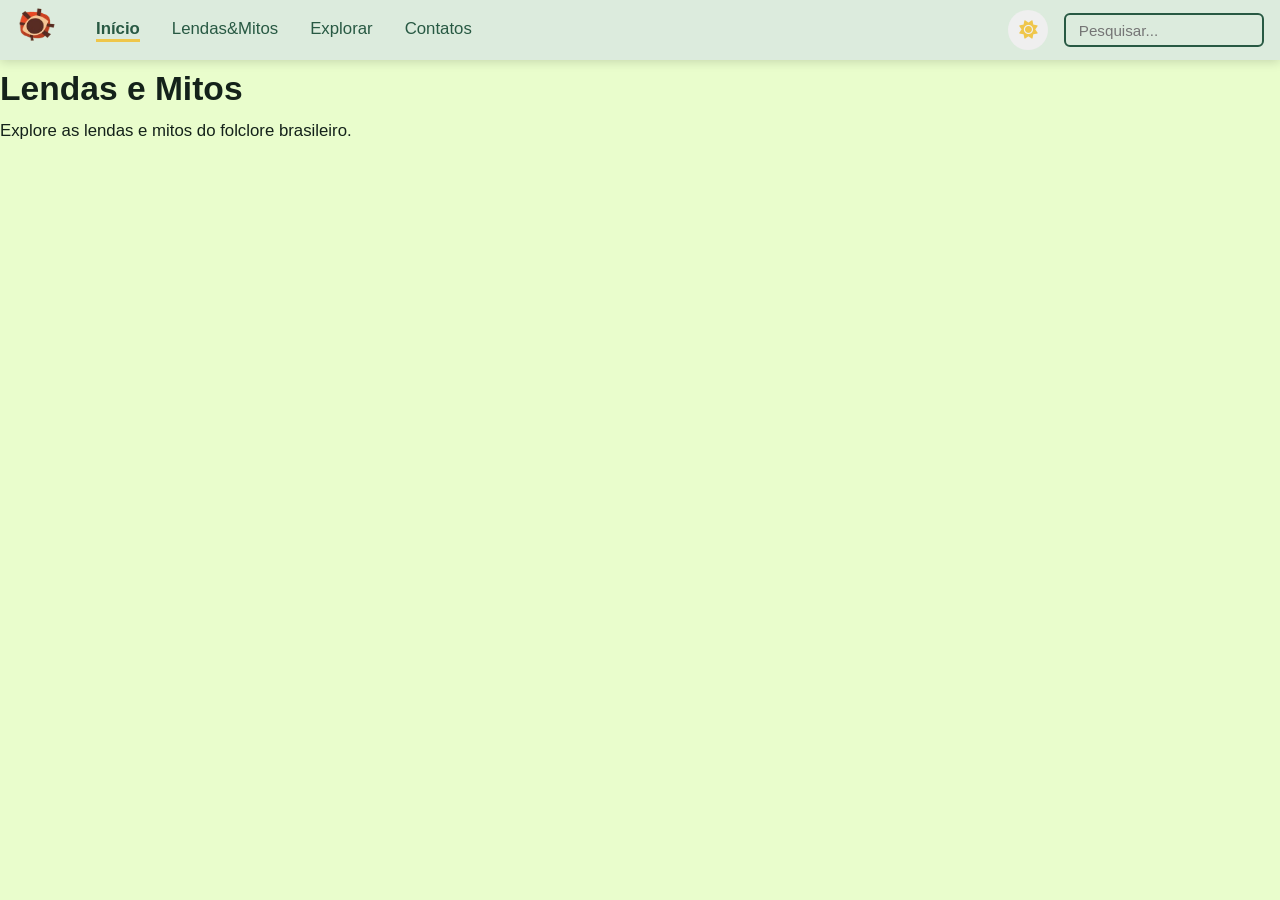
==== lendas.html @ 446370a7 "Mais uma atualização em style.css" ====
<!DOCTYPE html>
<html lang="en">
<head>
    <meta charset="UTF-8">
    <meta name="viewport" content="width=device-width, initial-scale=1.0">
    <title>Lendas e Mitos</title>

    <link rel="stylesheet" href="https://cdnjs.cloudflare.com/ajax/libs/font-awesome/6.5.2/css/all.min.css">
    <link rel="stylesheet" href="style.css">
</head>
<body>
    <!-- NAVBAR -->
    <header class="navbar" id="topo">
    <a href="index.html"><img src="assets/logo.png" alt="Folkloria Brasil" width="40" height="40"></a>

    <button class="menu-btn" id="menu-btn" aria-label="Abrir menu"><i class="fa-solid fa-bars"></i></button>

    <nav class="links" id="menu-links">
      <a href="index.html" class="ativo">Início</a>
      <a href="lendas.html">Lendas&amp;Mitos</a>
      <a href="explorar.html">Explorar</a>
      <a href="contato.html">Contatos</a>
    </nav>

    <!-- Theme toggle button -->
    <button class="theme-toggle" id="theme-toggle" aria-label="Alternar modo claro/escuro"><i class="fa-solid fa-sun"></i></button>
    
    <!-- Search bar -->
    <div class="search">
      <input id="search-input" type="search" placeholder="Pesquisar..." aria-label="Pesquisar mitos" autocomplete="off">
      <ul id="search-results" hidden></ul>
    </div>

    </header>
    <main>
        <h1>Lendas e Mitos</h1>
        <p>Explore as lendas e mitos do folclore brasileiro.</p>
    </main>
    <footer></footer>


    <script src="script.js"></script>
</body>
</html>
---- style.css ----
/* ---------- Base ---------- */
* { box-sizing: border-box; margin: 0; }

/* ---------- Cores ---------- */
:root {
  --bg: #E9FDCC;        /* Frosted Mint */
  --bg2: #DCEBDD;       /* Honeydew */
  --titulo: #285943;    /* Emerald Depths */
  --texto: #14221A;
  --card: #78A66A;      /* Sage Green */
  --card-texto: #101915;
  --icone: #285943;
  --painel: #285943;
  --ouro: #EFC64A;      /* Tuscan Sun */
  --ouro-texto: #9A7400;
  --focus: #285943;
  --laranja: #E8431F;
  --font-titulo: "Fredoka", sans-serif;
  --font: "Poppins", sans-serif;
  --font-padrao: "Lato", sans-serif;
}

:root[data-theme="dark"] {
  --bg: #101915;        /* Carbon Black */
  --bg2: #102B24;       /* Evergreen */
  --titulo: #6E9F78;    /* Muted Teal */
  --texto: #C5D0C5;     /* Ash Grey */
  --card: #102B24;
  --card-texto: #C5D0C5;
  --icone: #6E9F78;
  --painel: #102B24;
  --ouro-texto: #EFC64A;
  --focus: #EFC64A;
  --font-titulo: "Fredoka", sans-serif;
  --font: "Poppins", sans-serif;
}

html { scroll-behavior: smooth; }

body {
  padding-top: 60px;
  font: 1.05rem/1.7 var(--font-padrao);
  color: var(--texto);
  background: var(--bg);
  transition: background .3s, color .3s;
}
a { color: var(--titulo); }

/* ---------- Navbar ---------- */
.navbar {
  position: fixed; inset: 0 0 auto; z-index: 10;
  height: 60px; padding-inline: 1rem;
  display: flex; align-items: center; gap: 1rem;
  background: var(--bg2);
  box-shadow: 0 2px 10px rgba(0, 0, 0, .15);
}

.links { display: flex; gap: 2rem; margin-right: auto; margin-left: 1.5rem; }
.links a { font: 1.05rem var(--font); text-decoration: none; border-bottom: 3px solid transparent; }
.links a:hover { border-color: var(--card); }
.links a.ativo { font-weight: 600; border-color: var(--ouro); }   /* página ativa */
/* ---------- Botão de alternância de tema ---------- */
.theme-toggle {
  width: 40px; height: 40px; border: 0; border-radius: 50%; cursor: pointer;
  font-size: 1.15rem; color: var(--ouro);
}
:root[data-theme="dark"] .theme-toggle { color: #101915; }

.menu-btn { display: none; border: 0; background: none; font-size: 1.4rem; color: var(--titulo); cursor: pointer; }

/* -------------- Pesquisa ------------------ */
.search { position: relative; }
.search__icon {
  position: absolute;
  left: .75rem; top: 50%;
  transform: translateY(-50%);
  font-size: .9rem;
  color: var(--text-muted);
  pointer-events: none;
}

.search input {
  width: 200px; padding: .4rem .8rem;
  font: .95rem var(--font); color: var(--texto);
  background: transparent; border: 2px solid var(--titulo); border-radius: 6px;
}
.search ul {
  position: absolute; top: 110%; right: 0; width: 100%; min-width: 220px;
  background: var(--bg2); border: 2px solid var(--titulo); border-radius: 10px; overflow: hidden;
}
.search li a { display: block; padding: .6rem .9rem; font: .95rem var(--font); color: var(--texto); text-decoration: none; }
.search li a:hover { background: var(--card); color: var(--card-texto); }

/* ---------- Hero (a imagem troca com o tema) ---------- */
.hero {
  height: clamp(360px, 50vw, 540px);
  display: flex; flex-direction: column; align-items: center; justify-content: center;
  text-align: center; padding: 0 1rem;
  background: url("assets/home.jpg") center / cover;
}
:root[data-theme="dark"] .hero { background-image: url("assets/home-night.jpg"); }

.hero h1 {
  font: 700 clamp(2.8rem, 9vw, 6rem)/1.05 var(--font-titulo);
  color: var(--laranja);
  -webkit-text-stroke: .09em #7A1A08;
  paint-order: stroke fill;
}
.hero p {
  max-width: 70ch; margin-top: .5rem;
  font: 500 clamp(1.1rem, 3vw, 1.9rem)/1.35 var(--font);
  color: #1B1400; text-shadow: 0 0 8px #FFF3B8, 0 0 14px #FFF3B8;
}
:root[data-theme="dark"] .hero p { color: #F2F6EE; text-shadow: 0 2px 4px #000, 0 0 14px #000; }
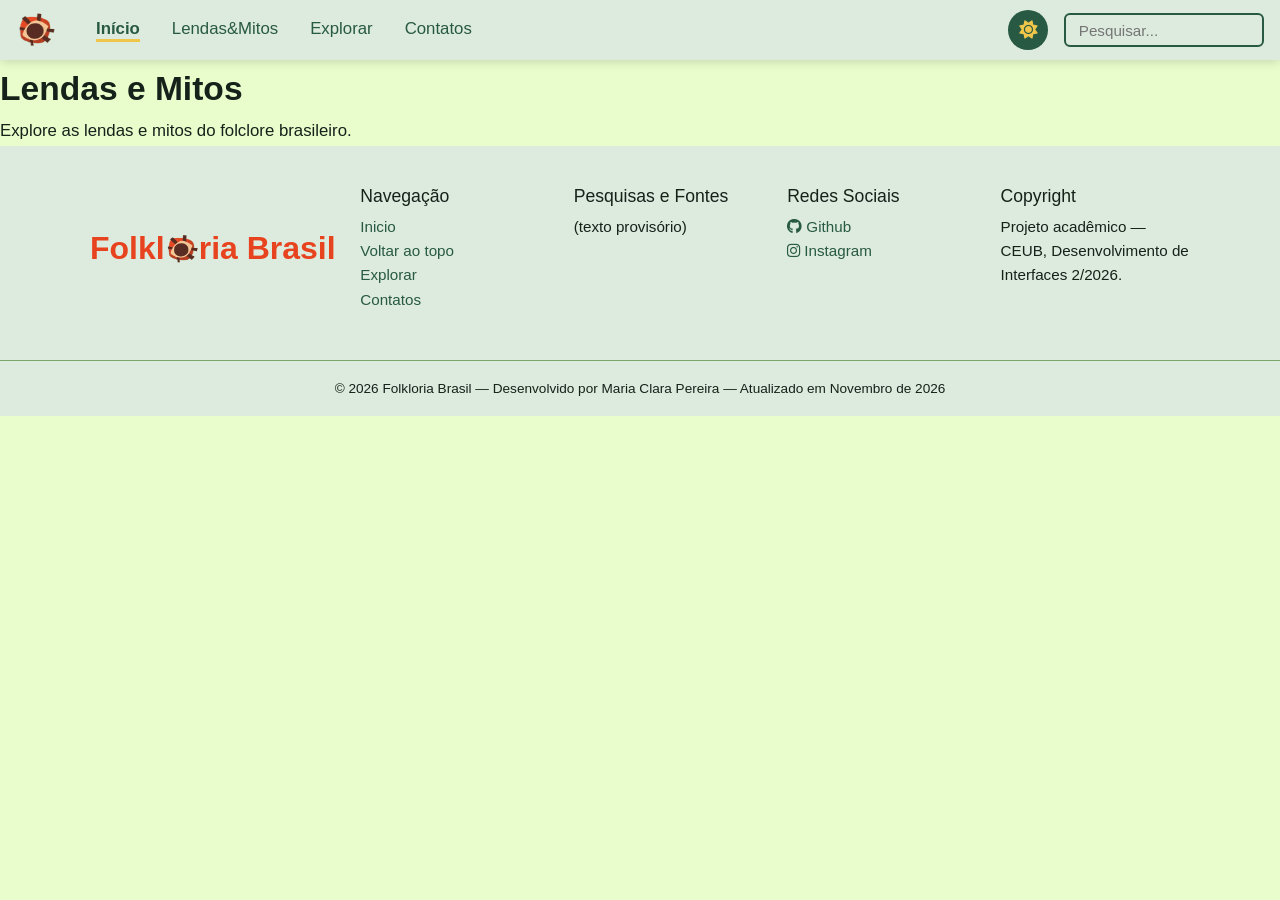
==== commit c089262f: "Adicionado script.js e renomeado a pasta assets para asset." ====
--- a/lendas.html
+++ b/lendas.html
@@ -10,7 +10,7 @@
 </head>
 <body>
     <!-- NAVBAR -->
-    <header class="navbar" id="topo">
+    <header class="navbar" >
     <a href="index.html"><img src="assets/logo.png" alt="Folkloria Brasil" width="40" height="40"></a>
 
     <button class="menu-btn" id="menu-btn" aria-label="Abrir menu"><i class="fa-solid fa-bars"></i></button>
@@ -32,12 +32,38 @@
     </div>
 
     </header>
-    <main>
+    <main id="topo">
         <h1>Lendas e Mitos</h1>
         <p>Explore as lendas e mitos do folclore brasileiro.</p>
     </main>
-    <footer></footer>
 
+
+      <!-- FOOTER -->
+    <footer class="footer">
+    <div class="footer-grid container">
+      <a class="footer-logo" href="index.html">Folkl<img src="assets/logo.png" alt="o" width="34" height="34">ria Brasil</a>
+
+      <div>
+        <h2>Navegação</h2>
+        <a href="index.html">Inicio</a>
+        <a href="lendas.html">Voltar ao topo</a>
+        <a href="explorar.html">Explorar</a>
+        <a href="contato.html">Contatos</a>
+      </div>
+
+      <div><h2>Pesquisas e Fontes</h2><p>(texto provisório)</p></div>
+
+      <div>
+        <h2>Redes Sociais</h2>
+        <a href="https://github.com/" target="_blank" rel="noopener"><i class="fa-brands fa-github"></i> Github</a>
+        <a href="https://www.instagram.com/" target="_blank" rel="noopener"><i class="fa-brands fa-instagram"></i> Instagram</a>
+      </div>
+
+      <div><h2>Copyright</h2><p>Projeto acadêmico — CEUB, Desenvolvimento de Interfaces 2/2026.</p></div>
+    </div>
+
+    <p class="creditos">© 2026 Folkloria Brasil — Desenvolvido por Maria Clara Pereira — Atualizado em Novembro de 2026</p>
+  </footer>
 
     <script src="script.js"></script>
 </body>
--- a/style.css
+++ b/style.css
@@ -1,5 +1,3 @@
-/* ---------- Base ---------- */
-* { box-sizing: border-box; margin: 0; }
 
 /* ---------- Cores ---------- */
 :root {
@@ -17,7 +15,6 @@
   --laranja: #E8431F;
   --font-titulo: "Fredoka", sans-serif;
   --font: "Poppins", sans-serif;
-  --font-padrao: "Lato", sans-serif;
 }
 
 :root[data-theme="dark"] {
@@ -31,20 +28,27 @@
   --painel: #102B24;
   --ouro-texto: #EFC64A;
   --focus: #EFC64A;
-  --font-titulo: "Fredoka", sans-serif;
-  --font: "Poppins", sans-serif;
 }
 
-html { scroll-behavior: smooth; }
+/* ---------- Base ---------- */
+* { box-sizing: border-box; margin: 0; }
 
 body {
   padding-top: 60px;
-  font: 1.05rem/1.7 var(--font-padrao);
+  font: 1.05rem/1.7 "Lato", sans-serif;
   color: var(--texto);
   background: var(--bg);
   transition: background .3s, color .3s;
 }
+
 a { color: var(--titulo); }
+ul { list-style: none; padding: 0; }
+img { max-width: 100%; display: block; }
+:focus-visible { outline: 3px solid var(--focus); outline-offset: 3px; }
+.container { width: min(1100px, 100% - 2.5rem); margin-inline: auto; }
+
+.titulo { font: 500 clamp(2rem, 5vw, 2.8rem)/1.2 var(--font); text-align: center; color: var(--titulo); }
+.titulo span { color: var(--ouro-texto); font-weight: 600; }
 
 /* ---------- Navbar ---------- */
 .navbar {
@@ -59,26 +63,16 @@
 .links a { font: 1.05rem var(--font); text-decoration: none; border-bottom: 3px solid transparent; }
 .links a:hover { border-color: var(--card); }
 .links a.ativo { font-weight: 600; border-color: var(--ouro); }   /* página ativa */
-/* ---------- Botão de alternância de tema ---------- */
+
 .theme-toggle {
   width: 40px; height: 40px; border: 0; border-radius: 50%; cursor: pointer;
-  font-size: 1.15rem; color: var(--ouro);
+  font-size: 1.15rem; color: var(--ouro); background: var(--titulo);
 }
 :root[data-theme="dark"] .theme-toggle { color: #101915; }
 
 .menu-btn { display: none; border: 0; background: none; font-size: 1.4rem; color: var(--titulo); cursor: pointer; }
 
-/* -------------- Pesquisa ------------------ */
 .search { position: relative; }
-.search__icon {
-  position: absolute;
-  left: .75rem; top: 50%;
-  transform: translateY(-50%);
-  font-size: .9rem;
-  color: var(--text-muted);
-  pointer-events: none;
-}
-
 .search input {
   width: 200px; padding: .4rem .8rem;
   font: .95rem var(--font); color: var(--texto);
@@ -93,12 +87,14 @@
 
 /* ---------- Hero (a imagem troca com o tema) ---------- */
 .hero {
-  height: clamp(360px, 50vw, 540px);
+  height: calc(100vh - 60px);       /* tela inteira menos a navbar (fallback) */
+  height: calc(100svh - 60px);      /* versão moderna: não "pula" no celular */
+  min-height: 360px;                /* nunca fica baixo demais em telas curtas */
   display: flex; flex-direction: column; align-items: center; justify-content: center;
   text-align: center; padding: 0 1rem;
-  background: url("assets/home.jpg") center / cover;
+  background: url("asset/home.jpg") center / cover;
 }
-:root[data-theme="dark"] .hero { background-image: url("assets/home-night.jpg"); }
+:root[data-theme="dark"] .hero { background-image: url("asset/home-night.jpg"); }
 
 .hero h1 {
   font: 700 clamp(2.8rem, 9vw, 6rem)/1.05 var(--font-titulo);
@@ -107,8 +103,86 @@
   paint-order: stroke fill;
 }
 .hero p {
-  max-width: 70ch; margin-top: .5rem;
+  max-width: 24ch; margin-top: .5rem;
   font: 500 clamp(1.1rem, 3vw, 1.9rem)/1.35 var(--font);
   color: #1B1400; text-shadow: 0 0 8px #FFF3B8, 0 0 14px #FFF3B8;
 }
-:root[data-theme="dark"] .hero p { color: #F2F6EE; text-shadow: 0 2px 4px #000, 0 0 14px #000; }+:root[data-theme="dark"] .hero p { color: #F2F6EE; text-shadow: 0 2px 4px #000, 0 0 12px #000; }
+
+/* ---------- Sobre ---------- */
+.about { display: grid; grid-template-columns: 1fr 1fr; align-items: center; gap: 3rem; padding-block: 5rem 4rem; text-align: center; }
+.about img { max-width: 440px; margin-inline: auto; }
+.about h2 { margin-bottom: 1rem; font: italic 300 clamp(2rem, 4.5vw, 2.9rem) var(--font); color: var(--titulo); }
+
+/* ---------- Cards de instruções ---------- */
+.cards { display: grid; grid-template-columns: repeat(3, 1fr); gap: 2.25rem; max-width: 880px; margin: 2.5rem auto 4rem; }
+
+.info-card {
+  display: flex; flex-direction: column; align-items: center; gap: .8rem;
+  padding: 2rem 1.1rem; text-align: center; text-decoration: none;
+  color: var(--card-texto); background: var(--card);
+  border: 2px solid transparent; border-radius: 14px; transition: .2s;
+}
+.info-card:hover { transform: translateY(-4px); border-color: var(--ouro); }
+.info-card i { font-size: 4.2rem; color: var(--icone); }
+.info-card h3 { font: 600 1rem var(--font); text-transform: uppercase; }
+.info-card p { font: .88rem/1.5 var(--font); }
+
+/* ---------- Carrossel (rolagem nativa com scroll-snap) ---------- */
+.famous { padding-bottom: 6rem; }
+.carousel { position: relative; margin-top: 2rem; }
+
+.track {
+  display: flex; gap: 2rem; overflow-x: auto; padding: 1.5rem calc(50% - 120px);
+  scroll-snap-type: x mandatory; scrollbar-width: none;
+}
+.track::-webkit-scrollbar { display: none; }
+
+.myth-card {
+  flex: 0 0 240px; scroll-snap-align: center; overflow: hidden;
+  background: var(--painel); color: #F2F7EA;
+  border: 4px solid var(--ouro); border-radius: 18px;
+}
+.myth-card img { width: 100%; aspect-ratio: 3 / 3.6; object-fit: cover; }
+.myth-card div { padding: .85rem 1rem 1rem; display: flex; flex-direction: column; gap: .4rem; }
+.myth-card h3 { font: 600 1.3rem var(--font-titulo); }
+.myth-card p { display: flex; justify-content: space-between; font: .85rem var(--font); }
+.myth-card b { color: var(--ouro); font-weight: 400; }
+
+.btn {
+  padding: .5rem 1rem; text-align: center; text-decoration: none;
+  font: 600 .9rem var(--font); color: #101915; background: var(--ouro); border-radius: 999px;
+}
+
+.seta {
+  position: absolute; top: 50%; z-index: 2; translate: 0 -50%;
+  width: 48px; height: 48px; border-radius: 50%; cursor: pointer;
+  font-size: 1.2rem; color: var(--ouro); background: var(--painel); border: 2px solid var(--ouro);
+}
+.esq { left: 1rem; }
+.dir { right: 1rem; }
+
+/* ---------- Footer ---------- */
+.footer { background: var(--bg2); }
+.footer-grid { display: grid; grid-template-columns: 1.3fr repeat(4, 1fr); gap: 1.5rem; padding-block: 2.5rem 3rem; font: .95rem/1.6 var(--font); }
+.footer-grid h2 { margin-bottom: .5rem; font: 400 1.1rem var(--font); }
+.footer-grid a { display: block; text-decoration: none; }
+.footer-grid a:hover { text-decoration: underline; }
+.footer-logo { font: 700 2rem var(--font-titulo); color: var(--laranja); white-space: nowrap; display: flex !important; align-items: center; }
+.footer-logo img { width: 34px; height: 34px; }
+.creditos { padding: 1.25rem; text-align: center; font: .85rem var(--font); border-top: 1px solid var(--card); }
+
+/* ---------- Mobile ---------- */
+@media (max-width: 820px) {
+  .menu-btn { display: block; order: 3; }
+  .links { display: none; position: absolute; top: 60px; inset-inline: 0; flex-direction: column; gap: 0; margin: 0; padding: .5rem 1.25rem 1rem; background: var(--bg2); }
+  .links.is-open { display: flex; }
+  .links a { padding: .7rem 0; }
+  .navbar { justify-content: flex-end; }
+  .navbar > a:first-child { margin-right: auto; }
+  .search input { width: 130px; }
+  .about, .cards { grid-template-columns: 1fr; }
+  .cards { max-width: 340px; }
+  .footer-grid { grid-template-columns: 1fr 1fr; }
+  .footer-logo { grid-column: 1 / -1; }
+}
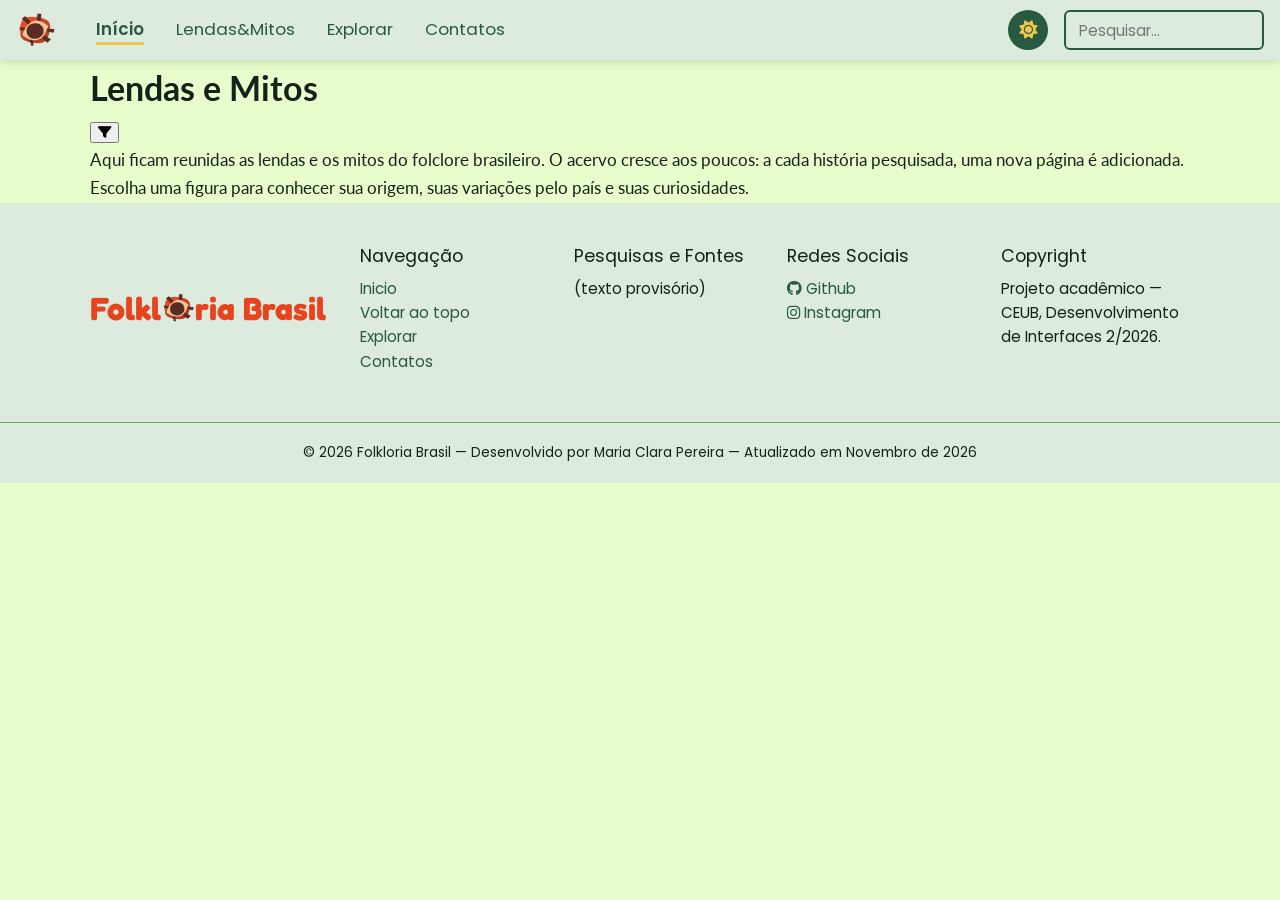
==== commit 333d8fcc: "Começo do desenvolvimento da pagina lendas e mitos" ====
--- a/lendas.html
+++ b/lendas.html
@@ -5,13 +5,15 @@
     <meta name="viewport" content="width=device-width, initial-scale=1.0">
     <title>Lendas e Mitos</title>
 
+    <link href="https://fonts.googleapis.com/css2?family=Fredoka:wght@600;700&family=Lato&family=Poppins:ital,wght@0,400;0,500;0,600;1,300&display=swap" rel="stylesheet">
     <link rel="stylesheet" href="https://cdnjs.cloudflare.com/ajax/libs/font-awesome/6.5.2/css/all.min.css">
     <link rel="stylesheet" href="style.css">
+
 </head>
 <body>
     <!-- NAVBAR -->
     <header class="navbar" >
-    <a href="index.html"><img src="assets/logo.png" alt="Folkloria Brasil" width="40" height="40"></a>
+    <a href="index.html"><img src="asset/logo.png" alt="Folkloria Brasil" width="40" height="40"></a>
 
     <button class="menu-btn" id="menu-btn" aria-label="Abrir menu"><i class="fa-solid fa-bars"></i></button>
 
@@ -22,7 +24,6 @@
       <a href="contato.html">Contatos</a>
     </nav>
 
-    <!-- Theme toggle button -->
     <button class="theme-toggle" id="theme-toggle" aria-label="Alternar modo claro/escuro"><i class="fa-solid fa-sun"></i></button>
     
     <!-- Search bar -->
@@ -30,11 +31,55 @@
       <input id="search-input" type="search" placeholder="Pesquisar..." aria-label="Pesquisar mitos" autocomplete="off">
       <ul id="search-results" hidden></ul>
     </div>
+    </header>
 
-    </header>
-    <main id="topo">
-        <h1>Lendas e Mitos</h1>
-        <p>Explore as lendas e mitos do folclore brasileiro.</p>
+    <main class="pagina container" id="topo">
+
+    <!-- TÍTULO + BOTÃO DE FILTRO -->
+    <div class="pagina-topo">
+      <h1>Lendas e Mitos</h1>
+      <button class="filtro-btn" id="filtro-btn" type="button"
+              aria-expanded="false" aria-controls="painel-filtros" aria-label="Abrir filtros">
+        <i class="fa-solid fa-filter"></i>
+      </button>
+    </div>
+
+    <p class="pagina-intro">
+      Aqui ficam reunidas as lendas e os mitos do folclore brasileiro. O acervo cresce aos poucos:
+      a cada história pesquisada, uma nova página é adicionada. Escolha uma figura para conhecer
+      sua origem, suas variações pelo país e suas curiosidades.
+    </p>
+
+    <!-- PAINEL DE FILTROS (abre pelo botão acima) -->
+    <div class="filtros" id="painel-filtros" hidden>
+      <div class="campo">
+        <label for="f-nome">Nome</label>
+        <input id="f-nome" type="search" placeholder="Ex.: Saci" autocomplete="off">
+      </div>
+ 
+      <div class="campo">
+        <label for="f-regiao">Região</label>
+        <select id="f-regiao">
+          <option value="">Todas</option>
+          <option>Norte</option>
+          <option>Nordeste</option>
+          <option>Centro-Oeste</option>
+          <option>Sudeste</option>
+          <option>Sul</option>
+        </select>
+      </div>
+ 
+      <div class="campo">
+        <label for="f-ordem">Ordenar por</label>
+        <select id="f-ordem">
+          <option value="padrao">Ordem do acervo</option>
+          <option value="az">Nome (A–Z)</option>
+          <option value="popular">Mais populares</option>
+        </select>
+      </div>
+ 
+      <button class="btn" id="f-limpar" type="button">Limpar filtros</button>
+    </div>
     </main>
 
 
@@ -65,6 +110,8 @@
     <p class="creditos">© 2026 Folkloria Brasil — Desenvolvido por Maria Clara Pereira — Atualizado em Novembro de 2026</p>
   </footer>
 
-    <script src="script.js"></script>
+  <script src="mitos.js"></script>
+  <script src="script.js"></script>
+  <script src="lendas.js"></script>
 </body>
 </html>
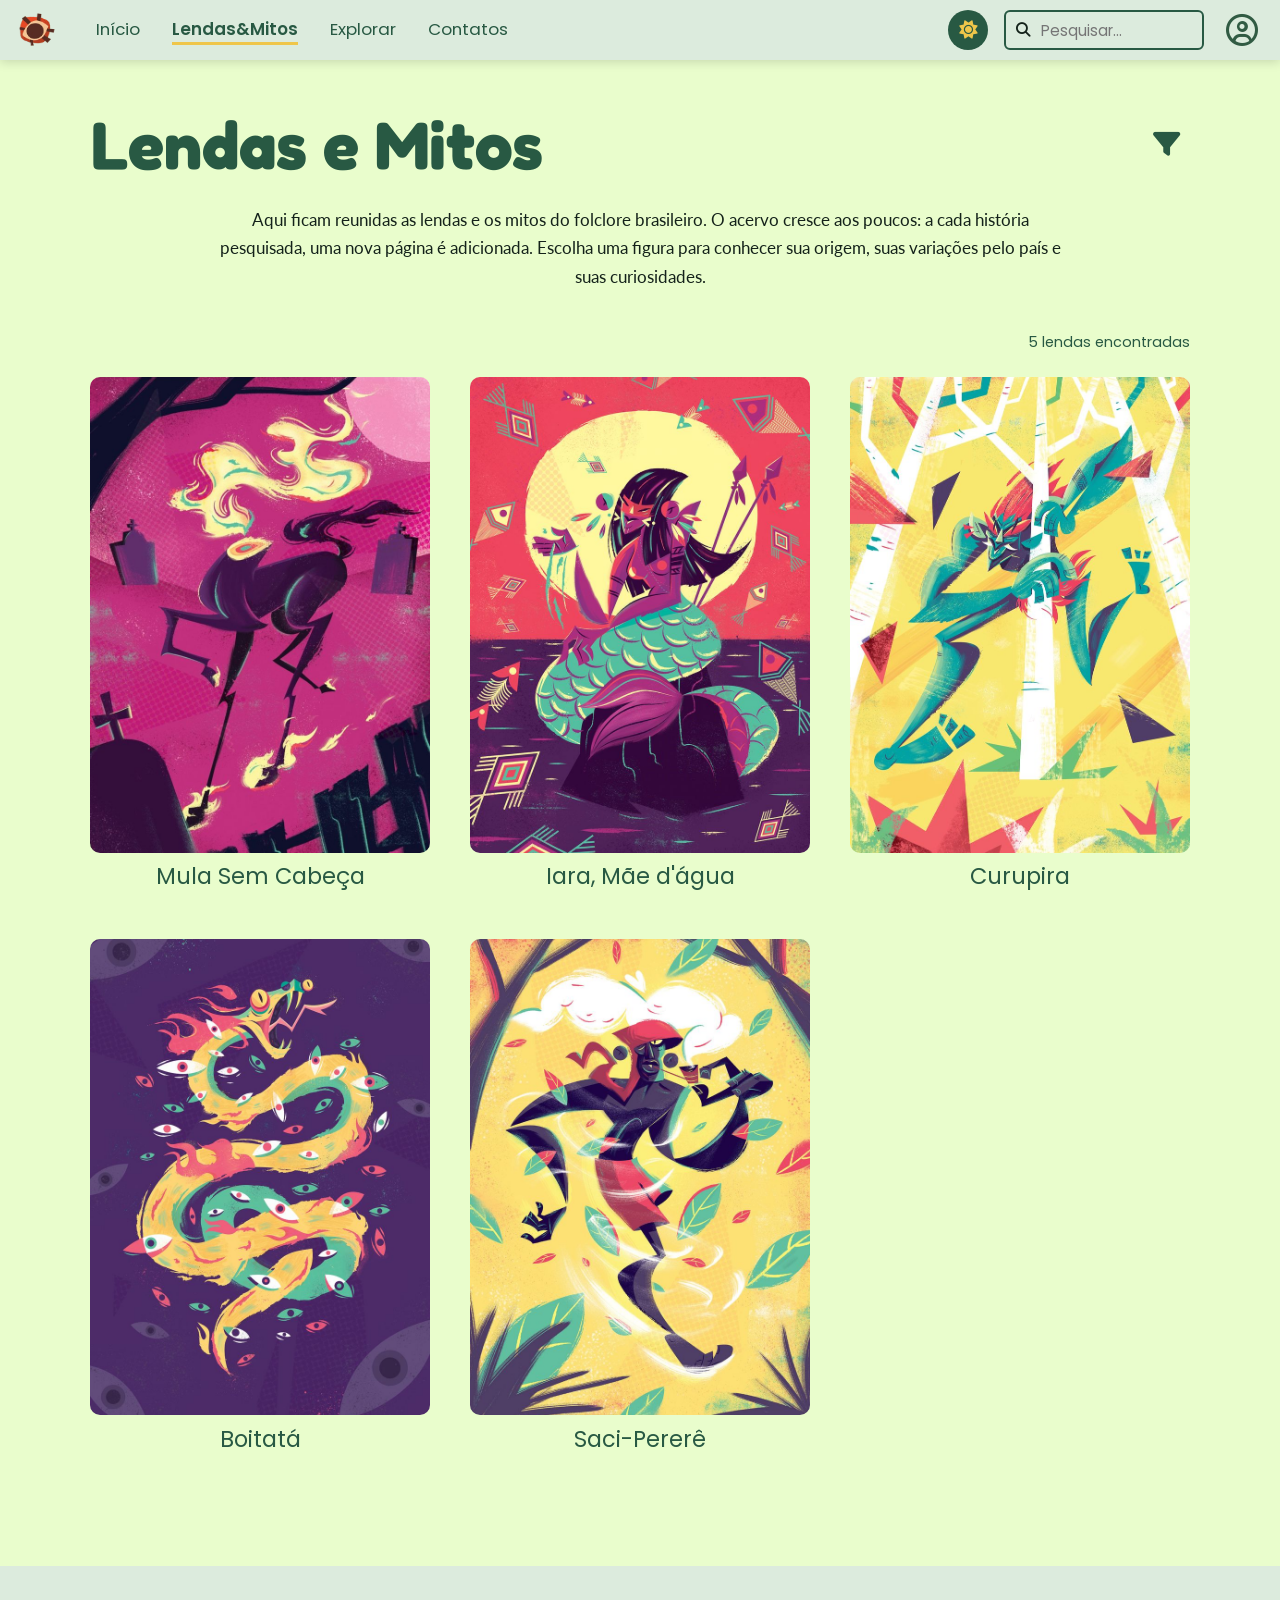
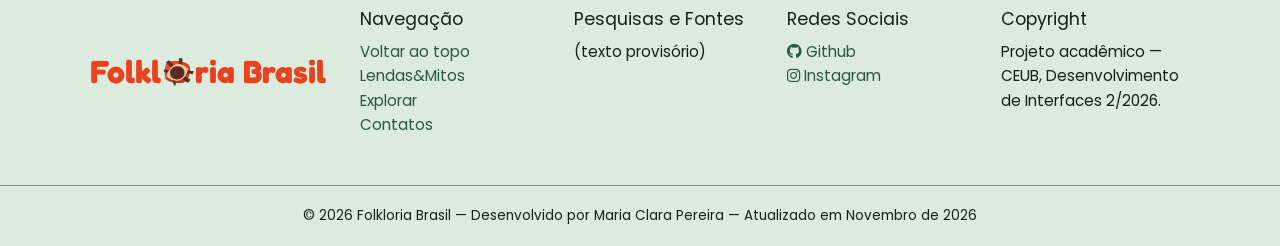
==== commit a4072356: "Organização do projeto, criação de novas páginas e arquivos JS para cada mito, correção de nomes de " ====
--- a/lendas.html
+++ b/lendas.html
@@ -1,39 +1,48 @@
 <!DOCTYPE html>
-<html lang="en">
+<html lang="pt-BR" data-theme="light">
 <head>
-    <meta charset="UTF-8">
-    <meta name="viewport" content="width=device-width, initial-scale=1.0">
-    <title>Lendas e Mitos</title>
+  <meta charset="UTF-8">
+  <meta name="viewport" content="width=device-width, initial-scale=1">
+  <title>Lendas e Mitos — Folkloria Brasil</title>
+  <meta name="description" content="Acervo de lendas e mitos do folclore brasileiro: Mula Sem Cabeça, Iara, Curupira, Boitatá, Saci-Pererê e muito mais.">
+  <link rel="icon" href="asset/logo.png">
 
-    <link href="https://fonts.googleapis.com/css2?family=Fredoka:wght@600;700&family=Lato&family=Poppins:ital,wght@0,400;0,500;0,600;1,300&display=swap" rel="stylesheet">
-    <link rel="stylesheet" href="https://cdnjs.cloudflare.com/ajax/libs/font-awesome/6.5.2/css/all.min.css">
-    <link rel="stylesheet" href="style.css">
+  <!-- Aplica o tema salvo antes de desenhar a página (evita "piscar") -->
+  <script>
+    document.documentElement.dataset.theme = localStorage.getItem('folkloria-tema') ||
+      (matchMedia('(prefers-color-scheme: dark)').matches ? 'dark' : 'light');
+  </script>
 
+  <link href="https://fonts.googleapis.com/css2?family=Fredoka:wght@600;700&family=Lato&family=Poppins:ital,wght@0,400;0,500;0,600;1,300&display=swap" rel="stylesheet">
+  <link rel="stylesheet" href="https://cdnjs.cloudflare.com/ajax/libs/font-awesome/6.5.2/css/all.min.css">
+  <link rel="stylesheet" href="style.css">
 </head>
 <body>
-    <!-- NAVBAR -->
-    <header class="navbar" >
+
+  <!-- NAVBAR -->
+  <header class="navbar" id="topo">
     <a href="index.html"><img src="asset/logo.png" alt="Folkloria Brasil" width="40" height="40"></a>
 
     <button class="menu-btn" id="menu-btn" aria-label="Abrir menu"><i class="fa-solid fa-bars"></i></button>
 
     <nav class="links" id="menu-links">
-      <a href="index.html" class="ativo">Início</a>
-      <a href="lendas.html">Lendas&amp;Mitos</a>
+      <a href="index.html">Início</a>
+      <a href="lendas.html" class="ativo" aria-current="page">Lendas&amp;Mitos</a>
       <a href="explorar.html">Explorar</a>
       <a href="contato.html">Contatos</a>
     </nav>
 
     <button class="theme-toggle" id="theme-toggle" aria-label="Alternar modo claro/escuro"><i class="fa-solid fa-sun"></i></button>
-    
-    <!-- Search bar -->
+
     <div class="search">
+      <i class="fa-solid fa-magnifying-glass"></i>
       <input id="search-input" type="search" placeholder="Pesquisar..." aria-label="Pesquisar mitos" autocomplete="off">
       <ul id="search-results" hidden></ul>
     </div>
-    </header>
+    <a class="login-link" href="login.html" aria-label="Entrar na conta"><i class="fa-regular fa-circle-user"></i></a>
+  </header>
 
-    <main class="pagina container" id="topo">
+  <main class="pagina container">
 
     <!-- TÍTULO + BOTÃO DE FILTRO -->
     <div class="pagina-topo">
@@ -56,7 +65,7 @@
         <label for="f-nome">Nome</label>
         <input id="f-nome" type="search" placeholder="Ex.: Saci" autocomplete="off">
       </div>
- 
+
       <div class="campo">
         <label for="f-regiao">Região</label>
         <select id="f-regiao">
@@ -68,7 +77,7 @@
           <option>Sul</option>
         </select>
       </div>
- 
+
       <div class="campo">
         <label for="f-ordem">Ordenar por</label>
         <select id="f-ordem">
@@ -77,21 +86,29 @@
           <option value="popular">Mais populares</option>
         </select>
       </div>
- 
+
       <button class="btn" id="f-limpar" type="button">Limpar filtros</button>
     </div>
-    </main>
 
+    <!-- Anunciado por leitores de tela quando os filtros mudam -->
+    <p class="contagem" id="contagem" aria-live="polite"></p>
 
-      <!-- FOOTER -->
-    <footer class="footer">
+    <!-- GRADE: os cards são criados pelo lendas.js a partir do mitos.js -->
+    <ul class="grade-lendas" id="grade-lendas"></ul>
+
+    <p class="vazio" id="vazio" hidden>Nenhuma lenda encontrada com esses filtros. Tente limpar a busca.</p>
+
+  </main>
+
+  <!-- FOOTER -->
+  <footer class="footer">
     <div class="footer-grid container">
-      <a class="footer-logo" href="index.html">Folkl<img src="assets/logo.png" alt="o" width="34" height="34">ria Brasil</a>
+      <a class="footer-logo" href="index.html">Folkl<img src="asset/logo.png" alt="o" width="34" height="34">ria Brasil</a>
 
       <div>
         <h2>Navegação</h2>
-        <a href="index.html">Inicio</a>
-        <a href="lendas.html">Voltar ao topo</a>
+        <a href="#topo">Voltar ao topo</a>
+        <a href="lendas.html">Lendas&amp;Mitos</a>
         <a href="explorar.html">Explorar</a>
         <a href="contato.html">Contatos</a>
       </div>
@@ -110,6 +127,7 @@
     <p class="creditos">© 2026 Folkloria Brasil — Desenvolvido por Maria Clara Pereira — Atualizado em Novembro de 2026</p>
   </footer>
 
+  <!-- A ordem importa: dados → funções comuns → lógica desta página -->
   <script src="mitos.js"></script>
   <script src="script.js"></script>
   <script src="lendas.js"></script>
--- a/style.css
+++ b/style.css
@@ -1,5 +1,3 @@
-
-/* ---------- Cores ---------- */
 :root {
   --bg: #E9FDCC;        /* Frosted Mint */
   --bg2: #DCEBDD;       /* Honeydew */
@@ -13,10 +11,12 @@
   --ouro-texto: #9A7400;
   --focus: #285943;
   --laranja: #E8431F;
+  --login-icon: #315b43;
+  --erro: #B3261E;
   --font-titulo: "Fredoka", sans-serif;
   --font: "Poppins", sans-serif;
 }
-
+ 
 :root[data-theme="dark"] {
   --bg: #101915;        /* Carbon Black */
   --bg2: #102B24;       /* Evergreen */
@@ -28,11 +28,13 @@
   --painel: #102B24;
   --ouro-texto: #EFC64A;
   --focus: #EFC64A;
-}
-
+  --login-icon: #a4c4a8;
+  --erro: #FFB4A9;
+}
+ 
 /* ---------- Base ---------- */
 * { box-sizing: border-box; margin: 0; }
-
+ 
 body {
   padding-top: 60px;
   font: 1.05rem/1.7 "Lato", sans-serif;
@@ -40,16 +42,17 @@
   background: var(--bg);
   transition: background .3s, color .3s;
 }
-
+ 
 a { color: var(--titulo); }
+[hidden] { display: none !important; }
 ul { list-style: none; padding: 0; }
 img { max-width: 100%; display: block; }
 :focus-visible { outline: 3px solid var(--focus); outline-offset: 3px; }
 .container { width: min(1100px, 100% - 2.5rem); margin-inline: auto; }
-
+ 
 .titulo { font: 500 clamp(2rem, 5vw, 2.8rem)/1.2 var(--font); text-align: center; color: var(--titulo); }
 .titulo span { color: var(--ouro-texto); font-weight: 600; }
-
+ 
 /* ---------- Navbar ---------- */
 .navbar {
   position: fixed; inset: 0 0 auto; z-index: 10;
@@ -58,23 +61,25 @@
   background: var(--bg2);
   box-shadow: 0 2px 10px rgba(0, 0, 0, .15);
 }
-
+ 
 .links { display: flex; gap: 2rem; margin-right: auto; margin-left: 1.5rem; }
 .links a { font: 1.05rem var(--font); text-decoration: none; border-bottom: 3px solid transparent; }
 .links a:hover { border-color: var(--card); }
 .links a.ativo { font-weight: 600; border-color: var(--ouro); }   /* página ativa */
-
+:root[data-theme="dark"] .links a.ativo { color: #E4EBE4; }
+ 
 .theme-toggle {
   width: 40px; height: 40px; border: 0; border-radius: 50%; cursor: pointer;
   font-size: 1.15rem; color: var(--ouro); background: var(--titulo);
 }
 :root[data-theme="dark"] .theme-toggle { color: #101915; }
-
+ 
 .menu-btn { display: none; border: 0; background: none; font-size: 1.4rem; color: var(--titulo); cursor: pointer; }
-
+ 
 .search { position: relative; }
+.search i { position: absolute; left: .75rem; top: 50%; translate: 0 -50%; font-size: .9rem; pointer-events: none; }
 .search input {
-  width: 200px; padding: .4rem .8rem;
+  width: 200px; padding: .4rem .8rem .4rem 2.2rem;
   font: .95rem var(--font); color: var(--texto);
   background: transparent; border: 2px solid var(--titulo); border-radius: 6px;
 }
@@ -84,7 +89,7 @@
 }
 .search li a { display: block; padding: .6rem .9rem; font: .95rem var(--font); color: var(--texto); text-decoration: none; }
 .search li a:hover { background: var(--card); color: var(--card-texto); }
-
+ 
 /* ---------- Hero (a imagem troca com o tema) ---------- */
 .hero {
   height: calc(100vh - 60px);       /* tela inteira menos a navbar (fallback) */
@@ -95,7 +100,7 @@
   background: url("asset/home.jpg") center / cover;
 }
 :root[data-theme="dark"] .hero { background-image: url("asset/home-night.jpg"); }
-
+ 
 .hero h1 {
   font: 700 clamp(2.8rem, 9vw, 6rem)/1.05 var(--font-titulo);
   color: var(--laranja);
@@ -108,15 +113,15 @@
   color: #1B1400; text-shadow: 0 0 8px #FFF3B8, 0 0 14px #FFF3B8;
 }
 :root[data-theme="dark"] .hero p { color: #F2F6EE; text-shadow: 0 2px 4px #000, 0 0 12px #000; }
-
+ 
 /* ---------- Sobre ---------- */
 .about { display: grid; grid-template-columns: 1fr 1fr; align-items: center; gap: 3rem; padding-block: 5rem 4rem; text-align: center; }
 .about img { max-width: 440px; margin-inline: auto; }
 .about h2 { margin-bottom: 1rem; font: italic 300 clamp(2rem, 4.5vw, 2.9rem) var(--font); color: var(--titulo); }
-
+ 
 /* ---------- Cards de instruções ---------- */
 .cards { display: grid; grid-template-columns: repeat(3, 1fr); gap: 2.25rem; max-width: 880px; margin: 2.5rem auto 4rem; }
-
+ 
 .info-card {
   display: flex; flex-direction: column; align-items: center; gap: .8rem;
   padding: 2rem 1.1rem; text-align: center; text-decoration: none;
@@ -127,17 +132,17 @@
 .info-card i { font-size: 4.2rem; color: var(--icone); }
 .info-card h3 { font: 600 1rem var(--font); text-transform: uppercase; }
 .info-card p { font: .88rem/1.5 var(--font); }
-
+ 
 /* ---------- Carrossel (rolagem nativa com scroll-snap) ---------- */
 .famous { padding-bottom: 6rem; }
 .carousel { position: relative; margin-top: 2rem; }
-
+ 
 .track {
   display: flex; gap: 2rem; overflow-x: auto; padding: 1.5rem calc(50% - 120px);
   scroll-snap-type: x mandatory; scrollbar-width: none;
 }
 .track::-webkit-scrollbar { display: none; }
-
+ 
 .myth-card {
   flex: 0 0 240px; scroll-snap-align: center; overflow: hidden;
   background: var(--painel); color: #F2F7EA;
@@ -148,12 +153,12 @@
 .myth-card h3 { font: 600 1.3rem var(--font-titulo); }
 .myth-card p { display: flex; justify-content: space-between; font: .85rem var(--font); }
 .myth-card b { color: var(--ouro); font-weight: 400; }
-
+ 
 .btn {
   padding: .5rem 1rem; text-align: center; text-decoration: none;
   font: 600 .9rem var(--font); color: #101915; background: var(--ouro); border-radius: 999px;
 }
-
+ 
 .seta {
   position: absolute; top: 50%; z-index: 2; translate: 0 -50%;
   width: 48px; height: 48px; border-radius: 50%; cursor: pointer;
@@ -161,7 +166,7 @@
 }
 .esq { left: 1rem; }
 .dir { right: 1rem; }
-
+ 
 /* ---------- Footer ---------- */
 .footer { background: var(--bg2); }
 .footer-grid { display: grid; grid-template-columns: 1.3fr repeat(4, 1fr); gap: 1.5rem; padding-block: 2.5rem 3rem; font: .95rem/1.6 var(--font); }
@@ -171,7 +176,83 @@
 .footer-logo { font: 700 2rem var(--font-titulo); color: var(--laranja); white-space: nowrap; display: flex !important; align-items: center; }
 .footer-logo img { width: 34px; height: 34px; }
 .creditos { padding: 1.25rem; text-align: center; font: .85rem var(--font); border-top: 1px solid var(--card); }
-
+ 
+/* ---------- Página Lendas&Mitos ---------- */
+.pagina { padding-block: 3rem 7rem; min-height: 80vh; }
+ 
+.pagina-topo { display: flex; justify-content: space-between; align-items: center; gap: 1rem; }
+.pagina-topo h1 { font: 700 clamp(2.4rem, 7vw, 4.2rem)/1.1 var(--font-titulo); color: var(--titulo); }
+ 
+.filtro-btn {
+  flex: none; width: 48px; height: 48px; border-radius: 10px; cursor: pointer;
+  font-size: 1.7rem; color: var(--titulo); background: transparent; border: 2px solid transparent;
+}
+.filtro-btn:hover, .filtro-btn[aria-expanded="true"] { border-color: var(--titulo); }
+ 
+.pagina-intro { max-width: 85ch; margin: 1.5rem auto 2.5rem; text-align: center; }
+ 
+.filtros {
+  display: grid; grid-template-columns: repeat(auto-fit, minmax(190px, 1fr)); gap: 1rem; align-items: end;
+  margin-bottom: 1.5rem; padding: 1.25rem;
+  background: var(--bg2); border: 2px solid var(--titulo); border-radius: 14px;
+}
+.campo { display: flex; flex-direction: column; gap: .3rem; }
+.campo label { font: 600 .9rem var(--font); color: var(--titulo); }
+.campo input, .campo select {
+  padding: .5rem .7rem; font: .95rem var(--font); color: var(--texto);
+  background: var(--bg); border: 2px solid var(--titulo); border-radius: 8px;
+}
+button.btn { border: 0; cursor: pointer; }
+ 
+.contagem { margin-bottom: 1.5rem; font: .9rem var(--font); text-align: right; color: var(--titulo); }
+ 
+.grade-lendas { display: grid; grid-template-columns: repeat(3, 1fr); gap: 3rem 2.5rem; }
+ 
+.lenda-card { display: flex; flex-direction: column; align-items: center; gap: .6rem; text-align: center; text-decoration: none; }
+.lenda-card img { width: 100%; aspect-ratio: 3 / 4.2; object-fit: cover; border-radius: 10px; transition: transform .2s; }
+.lenda-card span { font: 400 1.4rem/1.3 var(--font); color: var(--titulo); }
+.lenda-card:hover span, .lenda-card:focus-visible span { text-decoration: underline; text-underline-offset: 4px; }
+.lenda-card:hover img { transform: translateY(-4px); }
+ 
+.vazio { padding: 3rem 0; text-align: center; font: 1.1rem var(--font); color: var(--titulo); }
+ 
+/* ---------- Ícone de login na navbar ---------- */
+.login-link {
+  flex: none; display: grid; place-items: center; width: 44px; height: 44px;
+  font-size: 2rem; color: var(--login-icon); text-decoration: none; border-radius: 50%;
+  transition: transform .2s;
+}
+.login-link:hover { transform: scale(1.1); }
+ 
+/* ---------- Página de login ---------- */
+.login-pagina { display: grid; place-items: center; padding-block: 4rem 7rem; min-height: 80vh; }
+ 
+.login-box {
+  width: min(440px, 100%); padding: 2.25rem 2rem;
+  background: var(--bg2); border: 2px solid var(--titulo); border-radius: 18px;
+}
+.login-box h1 { font: 700 2.4rem/1.1 var(--font-titulo); color: var(--titulo); text-align: center; }
+.login-box h1:focus { outline: none; }
+.login-sub { margin: .75rem 0 1.75rem; text-align: center; font: .95rem/1.5 var(--font); }
+.login-box form { display: flex; flex-direction: column; gap: 1.25rem; }
+ 
+.senha-wrap { position: relative; }
+.senha-wrap input { width: 100%; padding-right: 3rem; }
+.senha-btn {
+  position: absolute; right: .3rem; top: 50%; translate: 0 -50%;
+  width: 40px; height: 40px; border: 0; border-radius: 8px; cursor: pointer;
+  font-size: 1rem; color: var(--titulo); background: transparent;
+}
+ 
+.campo input[aria-invalid="true"] { border-color: var(--erro); }
+.erro { font: .85rem/1.4 var(--font); color: var(--erro); }
+ 
+.btn-grande { display: block; width: 100%; padding: .75rem 1rem; font-size: 1rem; }
+.btn-sair { display: block; width: 100%; margin-top: .75rem; padding: .7rem 1rem; color: var(--titulo); background: transparent; border: 2px solid var(--titulo) !important; }
+.login-box > .btn-grande { margin-top: .25rem; }
+ 
+.login-aviso { margin-top: 1.5rem; font: .8rem/1.5 var(--font); text-align: center; }
+ 
 /* ---------- Mobile ---------- */
 @media (max-width: 820px) {
   .menu-btn { display: block; order: 3; }
@@ -180,9 +261,16 @@
   .links a { padding: .7rem 0; }
   .navbar { justify-content: flex-end; }
   .navbar > a:first-child { margin-right: auto; }
-  .search input { width: 130px; }
+  .search input { width: 110px; }
+  .login-link { font-size: 1.8rem; }
   .about, .cards { grid-template-columns: 1fr; }
+  .grade-lendas { grid-template-columns: repeat(2, 1fr); gap: 2rem 1.5rem; }
+  .lenda-card span { font-size: 1.15rem; }
   .cards { max-width: 340px; }
   .footer-grid { grid-template-columns: 1fr 1fr; }
   .footer-logo { grid-column: 1 / -1; }
+}
+ 
+@media (max-width: 460px) {
+  .grade-lendas { grid-template-columns: 1fr; max-width: 320px; margin-inline: auto; }
 }
